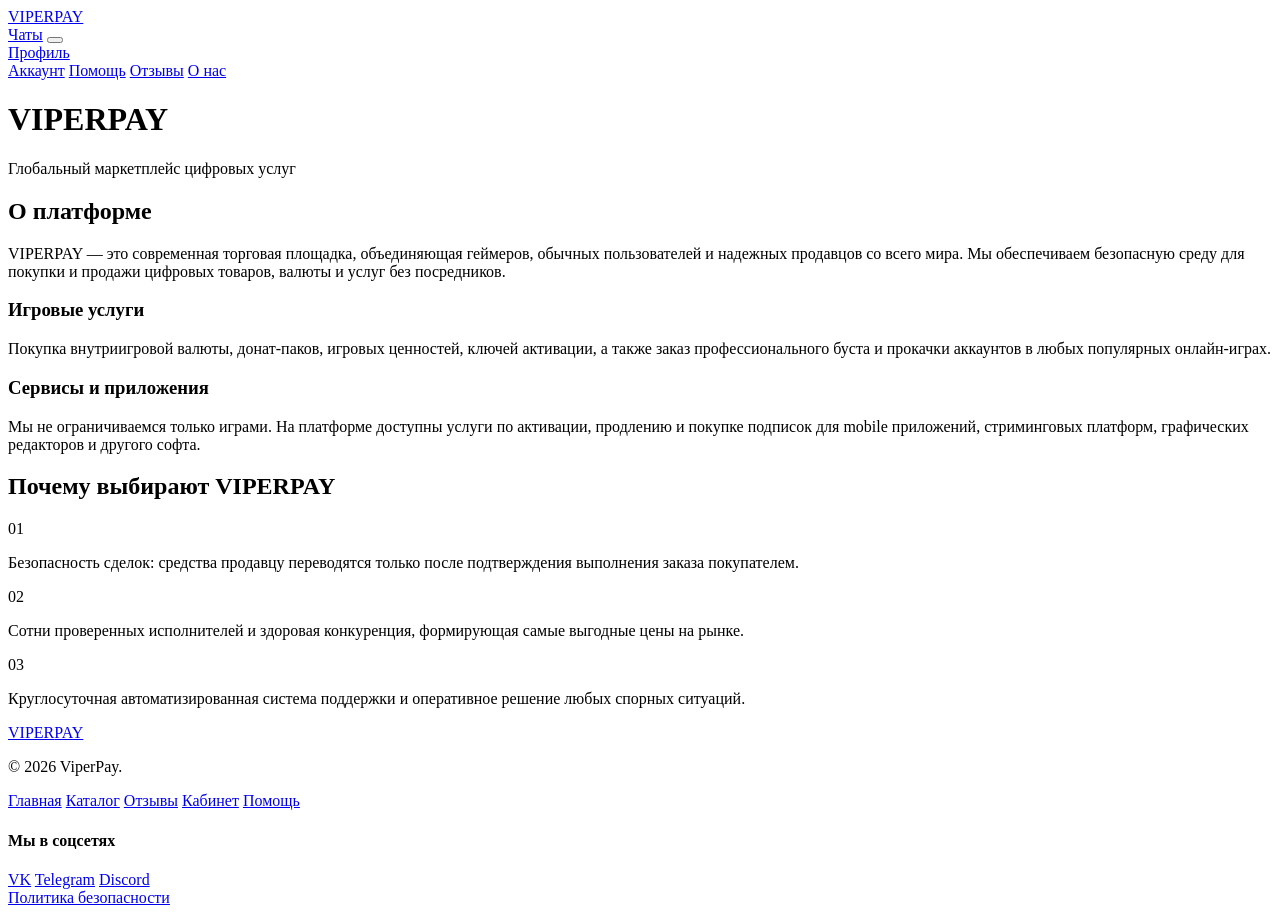
==== about.html @ 155ee460 "Create about.html" ====
<!DOCTYPE html>
<html lang="ru">
<head>
    <meta charset="UTF-8">
    <meta name="viewport" content="width=device-width, initial-scale=1.0">
    <title>О проекте VIPERPAY</title>
    <link rel="stylesheet" href="about.css">
</head>
<body>
   
    <header class="header">
        <div class="wrap">
            
            <a href="index.html" class="logo">VIPER<span>PAY</span></a>
            
       
            <div class="header-right">
                
              
                <a href="chats.html" class="header-chats">Чаты</a>

              
                <button class="burger" id="burgerBtn" aria-label="Открыть меню">
                    <span></span>
                    <span></span>
                    <span></span>
                </button>

              
                <a href="akk.html" class="header-avatar-link">
                    <div class="avatar-holder">
                        <div class="user-avatar-circle"></div>
                        <span class="avatar-label">Профиль</span>
                    </div>
                </a>

            </div>

          
            <nav class="nav" id="navMenu">
                <div class="menu-links">
                    <a href="akk.html" class="link">Аккаунт</a>
                    <a href="help.html" class="link">Помощь</a>
                    <a href="feedback.html" class="link">Отзывы</a>
                    <a href="#about" class="link">О нас</a>
                </div>
            </nav>

     
            <div class="menu-overlay" id="menuOverlay"></div>
        </div>
    </header>


    <main class="main-content">
        <div class="about-container">
            
            <div class="about-header">
                <h1>VIPERPAY</h1>
                <p class="brand-tagline">Глобальный маркетплейс цифровых услуг</p>
            </div>

            <div class="about-content">
                <div class="intro-section">
                    <h2>О платформе</h2>
                    <p>VIPERPAY — это современная торговая площадка, объединяющая геймеров, обычных пользователей и надежных продавцов со всего мира. Мы обеспечиваем безопасную среду для покупки и продажи цифровых товаров, валюты и услуг без посредников.</p>
                </div>

                <div class="features-grid">
                    <div class="feature-card">
                        <h3>Игровые услуги</h3>
                        <p>Покупка внутриигровой валюты, донат-паков, игровых ценностей, ключей активации, а также заказ профессионального буста и прокачки аккаунтов в любых популярных онлайн-играх.</p>
                    </div>

                    <div class="feature-card app-card">
                        <h3>Сервисы и приложения</h3>
                        <p>Мы не ограничиваемся только играми. На платформе доступны услуги по активации, продлению и покупке подписок для mobile приложений, стриминговых платформ, графических редакторов и другого софта.</p>
                    </div>
                </div>

                <div class="advantages-section">
                    <h2>Почему выбирают VIPERPAY</h2>
                    <div class="adv-list">
                        <div class="adv-item">
                            <span class="adv-num">01</span>
                            <p>Безопасность сделок: средства продавцу переводятся только после подтверждения выполнения заказа покупателем.</p>
                        </div>
                        <div class="adv-item">
                            <span class="adv-num">02</span>
                            <p>Сотни проверенных исполнителей и здоровая конкуренция, формирующая самые выгодные цены на рынке.</p>
                        </div>
                        <div class="adv-item">
                            <span class="adv-num">03</span>
                            <p>Круглосуточная автоматизированная система поддержки и оперативное решение любых спорных ситуаций.</p>
                        </div>
                    </div>
                </div>
            </div>

        </div>
    </main>

     
    <footer class="footer">
        <div class="wrap">
            <div class="info">
                <a href="index.html" class="logo">VIPER<span>PAY</span></a>
                <p class="copy">© 2026 ViperPay.</p>
            </div>
            
            <div class="pages">
                <a href="index.html">Главная</a>
                <a href="catalog.html">Каталог</a>
                <a href="feedback.html">Отзывы</a>
                <a href="akk.html">Кабинет</a>
                <a href="help.html">Помощь</a>
            </div>

            <div class="social">
                <h4>Мы в соцсетях</h4>
                <div class="icons">
                    <a href="#">VK</a>
                    <a href="#">Telegram</a>
                    <a href="#">Discord</a>
                </div>
                <a href="#" class="policy">Политика безопасности</a>
            </div>
        </div>
    </footer>

    <script src="about.js"></script>

</body>
</html>
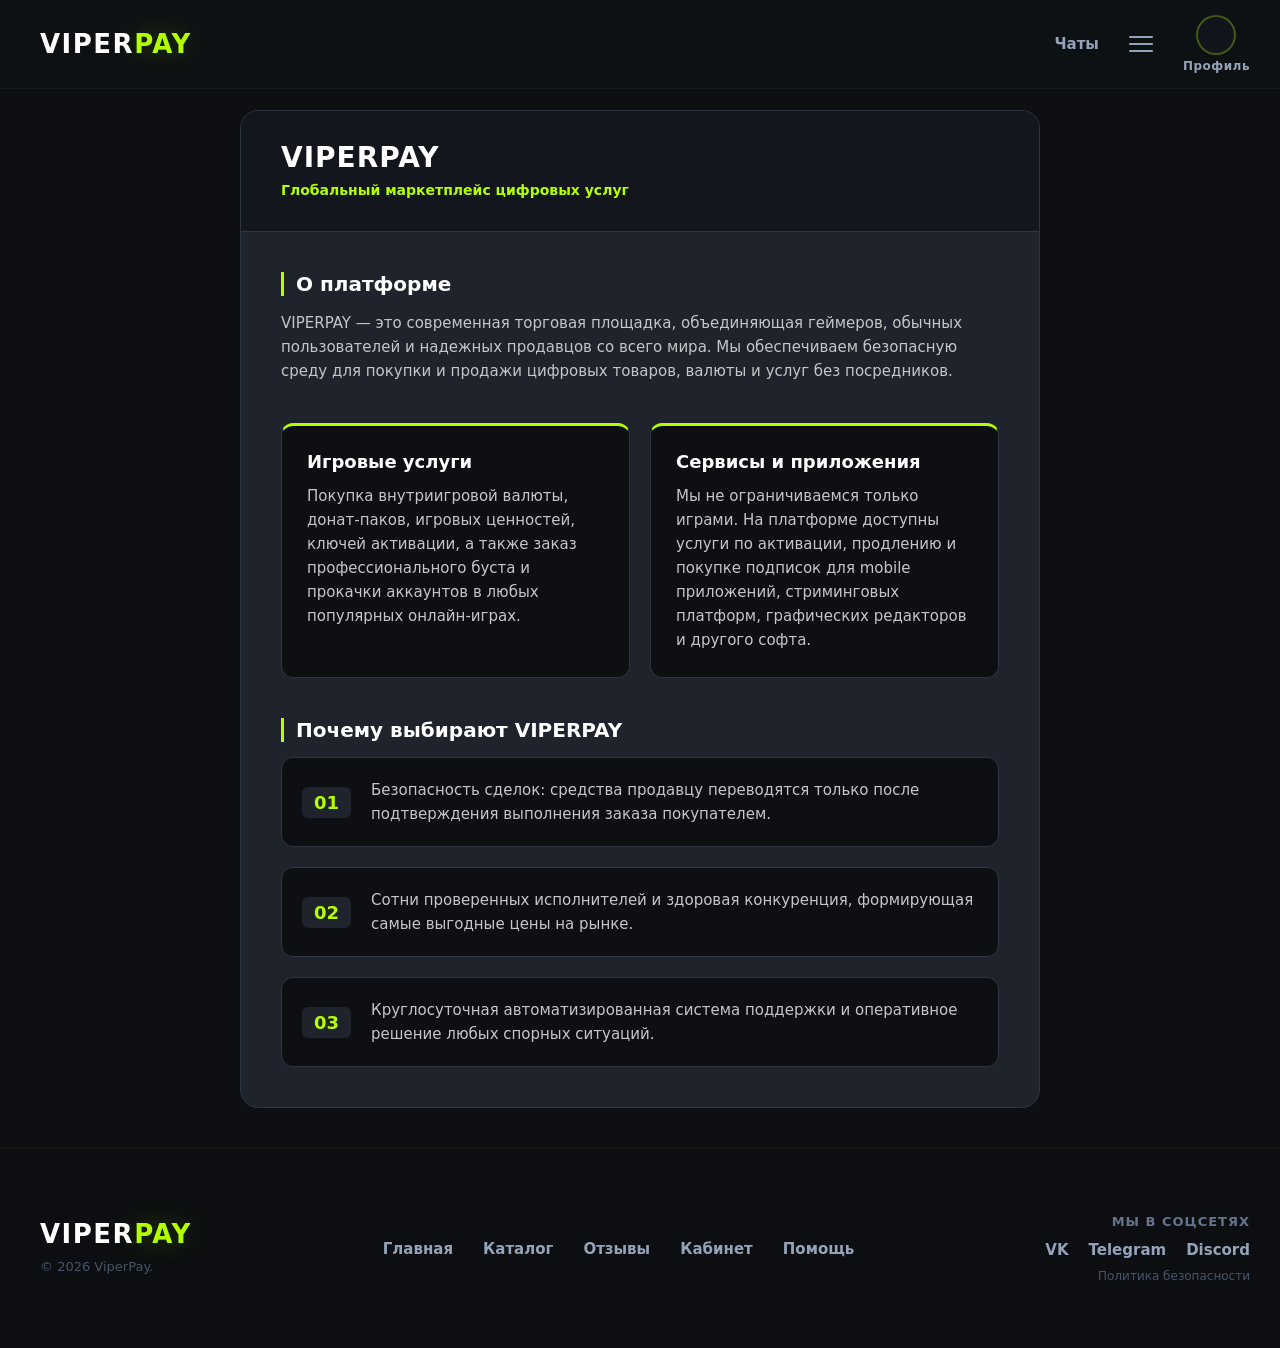
==== commit c08fa233: "Update about.html" ====
--- a/about.html
+++ b/about.html
@@ -42,7 +42,7 @@
                     <a href="akk.html" class="link">Аккаунт</a>
                     <a href="help.html" class="link">Помощь</a>
                     <a href="feedback.html" class="link">Отзывы</a>
-                    <a href="#about" class="link">О нас</a>
+                    <a href="about.html" class="link">О нас</a>
                 </div>
             </nav>
 
--- a/about.css
+++ b/about.css
@@ -0,0 +1,505 @@
+* {
+    box-sizing: border-box;
+    margin: 0;
+    padding: 0;
+    font-family: system-ui, sans-serif;
+}
+
+html, body {
+    margin: 0;
+    padding: 0;
+    height: 100%;
+    min-height: 100vh;
+}
+
+body {
+    background-color: #0d0f12;
+    color: #c5c6c7;
+    display: flex;
+    flex-direction: column; 
+    min-height: 100vh;
+    overflow-x: hidden; /* Жестко убирает горизонтальный скролл снизу */
+}
+
+* {
+    margin: 0;
+    padding: 0;
+    box-sizing: border-box;
+}
+
+.header .wrap, .footer .wrap {
+    max-width: 1400px;
+    margin: 0 auto;
+    padding: 15px 30px; 
+    box-sizing: border-box;
+}
+
+.logo {
+    font-size: 26px;
+    font-weight: 900;
+    color: #ffffff;
+    text-decoration: none;
+    letter-spacing: 1.5px;
+    flex-shrink: 0; 
+    margin-left: 10px; 
+}
+
+.logo span {
+    color: #b3ff00;
+    text-shadow: 0 0 30px rgba(179, 255, 0, 0.3);
+}
+
+.header {
+    background-color: rgba(17, 20, 26, 0.4); 
+    backdrop-filter: blur(3px); 
+    -webkit-backdrop-filter: blur(3px); 
+    border-bottom: 1px solid rgba(179, 255, 0, 0.05);
+    position: fixed;
+    top: 0;
+    left: 0;
+    width: 100vw; 
+    z-index: 100;
+}
+
+.header .wrap {
+    display: flex;
+    justify-content: space-between; 
+    align-items: center;
+}
+
+.header-right {
+    display: flex;
+    align-items: center;
+    gap: 30px; 
+}
+
+.header-chats {
+    color: #94a3b8;
+    text-decoration: none;
+    font-weight: 600;
+    font-size: 15px;
+    transition: color 0.3s ease;
+    white-space: nowrap;
+}
+
+.header-chats:hover {
+    color: #b3ff00;
+}
+
+.burger {
+    display: flex;
+    flex-direction: column;
+    justify-content: space-between;
+    width: 24px;
+    height: 16px;
+    background: transparent;
+    border: none;
+    cursor: pointer;
+    z-index: 110; 
+    padding: 0;
+    flex-shrink: 0; 
+}
+
+.burger span {
+    display: block;
+    width: 100%;
+    height: 2px;
+    background-color: #94a3b8; 
+    border-radius: 2px;
+    transition: all 0.3s ease;
+}
+
+.burger:hover span {
+    background-color: #b3ff00; 
+    box-shadow: 0 0 10px #b3ff00, 0 0 20px rgba(179, 255, 0, 0.6);
+}
+
+.burger.active span {
+    background-color: #b3ff00;
+    box-shadow: 0 0 10px #b3ff00;
+}
+
+.burger.active span:nth-child(1) { transform: translateY(7px) rotate(45deg); }
+.burger.active span:nth-child(2) { opacity: 0; transform: translateX(-5px); }
+.burger.active span:nth-child(3) { transform: translateY(-7px) rotate(-45deg); }
+
+.header-avatar-link {
+    text-decoration: none;
+    z-index: 110;
+    display: block;
+}
+
+.avatar-holder {
+    display: flex;
+    flex-direction: column;
+    align-items: center;
+    gap: 4px; 
+}
+
+.user-avatar-circle {
+    width: 40px;
+    height: 40px;
+    border-radius: 50%;
+    border: 2px solid rgba(179, 255, 0, 0.3);
+    background: #11141a;
+    transition: all 0.3s ease;
+}
+
+.avatar-label {
+    color: #94a3b8;
+    font-size: 12px;
+    font-weight: 600;
+    letter-spacing: 0.5px;
+    transition: color 0.3s ease;
+    white-space: nowrap;
+}
+
+.header-avatar-link:hover .user-avatar-circle {
+    border-color: #b3ff00;
+    box-shadow: 0 0 10px rgba(179, 255, 0, 0.4);
+}
+
+.header-avatar-link:hover .avatar-label {
+    color: #b3ff00;
+}
+
+.nav {
+    position: fixed;
+    top: 90px; 
+    right: -340px; 
+    left: auto; 
+    width: 300px; 
+    height: calc(100vh - 110px); 
+    background-color: rgba(17, 20, 26, 0.6); 
+    backdrop-filter: blur(20px);
+    -webkit-backdrop-filter: blur(20px);
+    border: 1px solid rgba(179, 255, 0, 0.08);
+    border-radius: 20px;
+    display: flex;
+    flex-direction: column;
+    justify-content: center;
+    align-items: center;
+    z-index: 105;
+    opacity: 0;
+    pointer-events: none;
+    transition: transform 0.4s cubic-bezier(0.25, 1, 0.5, 1), opacity 0.3s ease;
+    box-shadow: -10px 0 30px rgba(0, 0, 0, 0.5);
+}
+
+.nav.active {
+    opacity: 1;
+    pointer-events: all;
+    transform: translateX(-360px); 
+}
+
+.menu-links {
+    display: flex;
+    flex-direction: column;
+    align-items: center;
+    gap: 25px;
+}
+
+.nav .link {
+    color: #94a3b8;
+    text-decoration: none;
+    font-weight: 700;
+    font-size: 20px; 
+    transition: all 0.3s ease;
+}
+
+.nav .link:hover {
+    color: #b3ff00;
+    text-shadow: 0 0 10px rgba(179, 255, 0, 0.5);
+    transform: translateX(3px);
+}
+
+.menu-overlay {
+    position: fixed;
+    top: 0;
+    left: 0;
+    width: 100vw;
+    height: 100vh;
+    background-color: rgba(0, 0, 0, 0.6); 
+    z-index: 102; 
+    opacity: 0;
+    pointer-events: none;
+    transition: opacity 0.4s ease;
+}
+
+.menu-overlay.active {
+    opacity: 1;
+    pointer-events: all;
+}
+.main-content {
+    flex: 1;
+    width: 100%;
+    padding: 20px;
+
+}
+
+.about-container {
+    width: 100%;
+    max-width: 800px;
+    margin: 90px auto 20px auto; 
+    background: #1f232b; 
+    border-radius: 18px;
+    border: 1px solid #2d3442;
+    overflow: hidden;
+}
+
+.about-header {
+    background: #14161d;
+    padding: 30px 40px;
+    border-bottom: 1px solid #2d3442;
+}
+
+.about-header h1 {
+    font-size: 28px;
+    color: #ffffff;
+    letter-spacing: 1px;
+}
+
+.brand-tagline {
+    font-size: 14px;
+    color: #b3ff00; 
+    font-weight: 600;
+    margin-top: 5px;
+}
+
+.about-content {
+    padding: 40px;
+    display: flex;
+    flex-direction: column;
+    gap: 40px;
+}
+
+h2 {
+    font-size: 20px;
+    color: #ffffff;
+    margin-bottom: 15px;
+    border-left: 3px solid #b3ff00; 
+    padding-left: 12px;
+}
+
+p {
+    font-size: 15px;
+    line-height: 1.6;
+    color: #c5c6c7;
+}
+
+.features-grid {
+    display: flex;
+    gap: 20px;
+}
+
+.feature-card {
+    flex: 1;
+    background: #0d0f12;
+    border: 1px solid #2d3442;
+    border-top: 3px solid #b3ff00; 
+    border-radius: 12px;
+    padding: 25px;
+}
+
+.feature-card h3 {
+    font-size: 18px;
+    color: #ffffff;
+    margin-bottom: 12px;
+}
+
+.adv-list {
+    display: flex;
+    flex-direction: column;
+    gap: 20px;
+}
+
+.adv-item {
+    display: flex;
+    align-items: center;
+    background: #0d0f12;
+    padding: 20px;
+    border-radius: 12px;
+    border: 1px solid #2d3442;
+}
+
+.adv-num {
+    font-size: 18px;
+    font-weight: bold;
+    color: #b3ff00;
+    margin-right: 20px;
+    background: #1f232b;
+    padding: 5px 12px;
+    border-radius: 6px;
+}
+
+.footer {
+    background-color: rgba(9, 10, 15, 0.15);  
+    border-top: 1px solid rgba(179, 255, 0, 0.05); 
+    padding: 50px 0;
+    position: relative;
+    width: 100vw;
+}
+
+.footer .wrap {
+    display: flex;
+    justify-content: space-between;
+    align-items: center; 
+    gap: 40px;
+}
+
+.footer h4 {
+    color: #ffffff;
+    margin-bottom: 15px;
+    font-weight: 700;
+}
+
+.info {
+    flex-shrink: 0;
+    display: flex;
+    flex-direction: column;
+    align-items: flex-start;
+}
+
+.copy {
+    margin-top: 8px;
+    font-size: 13px;
+    color: #475569;
+    margin-left: 10px; 
+}
+
+.footer .pages {
+    display: flex;
+    flex-direction: row; 
+    gap: 30px; 
+    justify-content: center;
+    align-items: center;
+    flex-grow: 1; 
+}
+
+.footer .pages a {
+    color: #94a3b8;
+    text-decoration: none;
+    font-size: 15px;
+    font-weight: 600;
+    transition: color 0.3s ease, transform 0.3s ease;
+    white-space: nowrap;
+}
+
+.footer .pages a:hover {
+    color: #b3ff00;
+    transform: translateY(-1px);
+}
+
+.social {
+    display: flex;
+    flex-direction: column;
+    align-items: flex-end; 
+    gap: 10px;
+    flex-shrink: 0;
+}
+
+.footer .social h4 {
+    color: #64748b;
+    font-size: 13px;
+    text-transform: uppercase;
+    letter-spacing: 1px;
+    margin-bottom: 2px;
+}
+
+.icons {
+    display: flex;
+    gap: 20px;
+}
+
+.icons a {
+    color: #94a3b8;
+    text-decoration: none;
+    font-size: 15px;
+    font-weight: 600;
+    transition: color 0.3s ease, text-shadow 0.3s ease, transform 0.3s ease;
+}
+
+.icons a:hover {
+    color: #b3ff00;
+    text-shadow: 0 0 15px rgba(179, 255, 0, 0.6);
+    transform: translateY(-2px);
+}
+
+.policy {
+    font-size: 12px;
+    color: #475569;
+    text-decoration: none;
+    transition: color 0.3s;
+}
+
+.policy:hover {
+    color: #94a3b8;
+}
+
+@media (max-width: 768px) {
+    .header .wrap {
+        padding: 12px 20px !important; 
+        width: 100%;
+        box-sizing: border-box;
+    }
+    
+    .header-right {
+        margin-right: -8px !important; 
+    }
+
+    .nav {
+        top: 80px; 
+        right: -290px;
+        left: auto;
+        width: 260px;       
+        height: auto;
+        max-height: calc(100vh - 100px);
+        padding: 30px 20px; 
+        background-color: rgba(9, 10, 15, 0.95);
+        border: 1px solid rgba(255, 255, 255, 0.05);
+        border-radius: 20px;
+        gap: 30px;
+    }
+
+    .nav.active {
+        transform: translateX(-305px); 
+    }
+
+    .nav .link {
+        font-size: 18px;
+    }
+    
+    .menu-links {
+        gap: 20px;
+    }
+
+    .footer {
+        padding: 40px 0 !important;
+        width: 100%;
+    }
+
+    .footer .wrap {
+        flex-direction: column;
+        text-align: center;
+        gap: 25px;
+        padding: 0 20px !important;
+        width: 100%;
+    }
+
+    .footer .pages {
+        flex-direction: row;
+        flex-wrap: wrap; 
+        justify-content: center;
+        gap: 20px;
+    }
+
+    .footer .social {
+        align-items: center;
+        width: 100%;
+    }
+
+    .footer .icons {
+        justify-content: center;
+        gap: 15px;
+    }
+}
